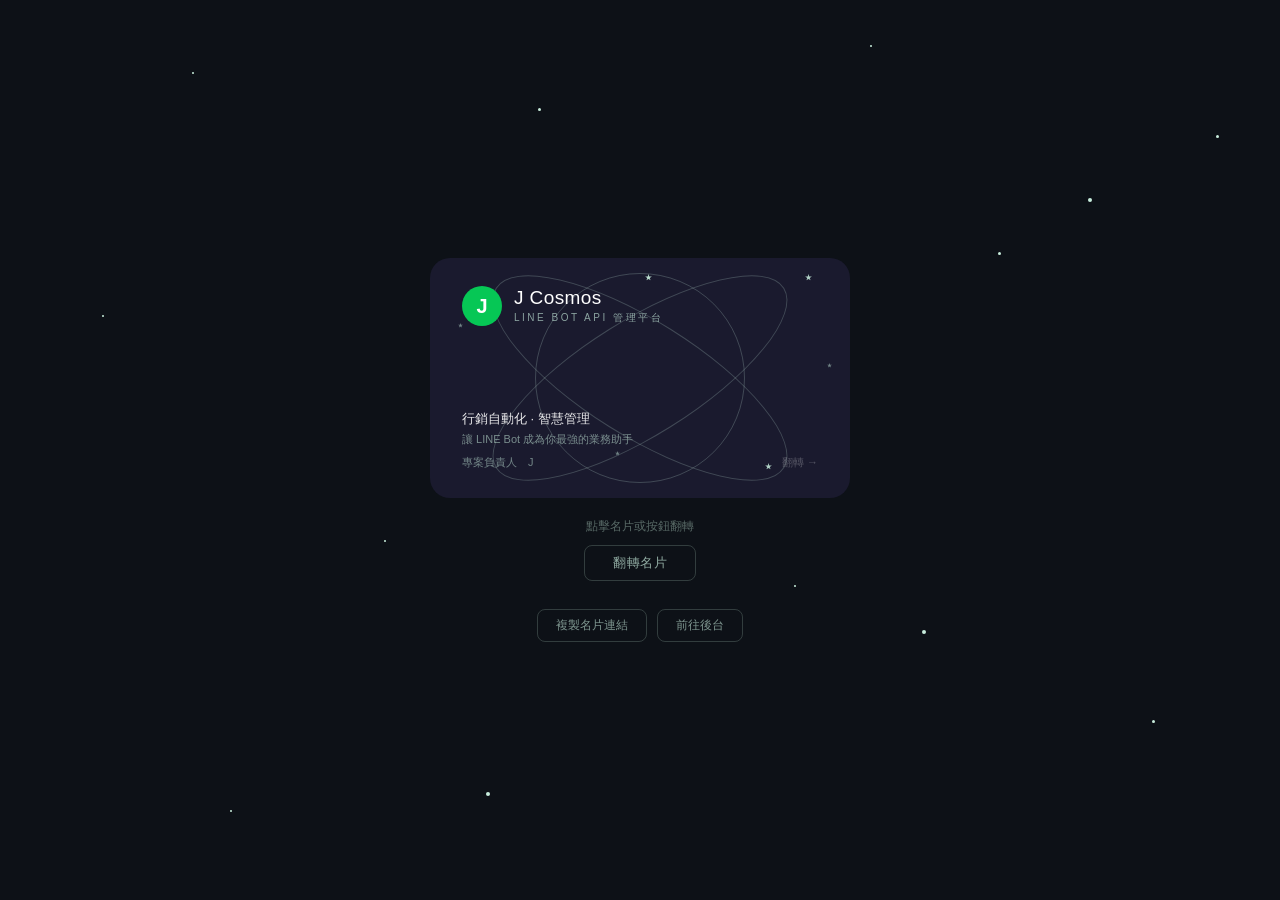
==== card.html @ aacba0f1 "Add files via upload" ====
<!DOCTYPE html>
<html lang="zh-TW">
<head>
<meta charset="UTF-8">
<meta name="viewport" content="width=device-width, initial-scale=1.0">
<title>J Cosmos — LINE Bot API 管理平台</title>
<link rel="icon" type="image/svg+xml" href="favicon.svg">
<style>
*,*::before,*::after{box-sizing:border-box;margin:0;padding:0}
html,body{height:100%;font-family:Arial,sans-serif}
body{background:#0d1117;display:flex;flex-direction:column;align-items:center;justify-content:center;min-height:100vh;padding:24px}

/* ── 星空背景 ── */
.starfield{position:fixed;inset:0;z-index:0;overflow:hidden;pointer-events:none}
.starfield span{position:absolute;border-radius:50%;background:#c8eedd;animation:twinkle var(--d) ease-in-out infinite alternate}
@keyframes twinkle{0%{opacity:.15}100%{opacity:.7}}

/* ── 場景 ── */
.scene{width:420px;max-width:100%;perspective:1200px;position:relative;z-index:1;cursor:pointer}
.card-inner{width:100%;aspect-ratio:420/240;position:relative;transform-style:preserve-3d;transition:transform .75s cubic-bezier(.4,0,.2,1)}
.scene.flipped .card-inner{transform:rotateY(180deg)}

.face{position:absolute;inset:0;border-radius:20px;backface-visibility:hidden;overflow:hidden}
.front{background:#1a1a2e}
.back{background:#111827;transform:rotateY(180deg)}

/* ── 正面裝飾 ── */
.orbit{position:absolute;border-radius:50%;border:1px solid rgba(200,237,221,.22)}
.orbit-a{width:340px;height:116px;top:62px;left:40px;transform:rotate(-32deg)}
.orbit-b{width:340px;height:116px;top:62px;left:40px;transform:rotate(32deg)}
.orbit-c{width:210px;height:210px;top:15px;left:105px}
.star-pt{position:absolute;clip-path:polygon(50% 0%,61% 35%,98% 35%,68% 57%,79% 91%,50% 70%,21% 91%,32% 57%,2% 35%,39% 35%);background:#c8eedd}

/* ── 正面內容 ── */
.front-inner{position:relative;z-index:2;padding:28px 32px;height:100%;display:flex;flex-direction:column;justify-content:space-between}
.logo-row{display:flex;align-items:center;gap:12px}
.logo-circle{width:40px;height:40px;background:#06C755;border-radius:50%;display:flex;align-items:center;justify-content:center;font-size:20px;font-weight:700;color:#fff;font-family:'Arial Black',Arial,sans-serif;flex-shrink:0}
.brand-title{font-size:19px;font-weight:500;color:#fff;letter-spacing:.4px}
.brand-sub{font-size:10px;color:rgba(200,237,221,.65);letter-spacing:2.5px;text-transform:uppercase;margin-top:2px}
.front-foot{display:flex;justify-content:space-between;align-items:flex-end}
.tagline-main{font-size:13px;color:rgba(255,255,255,.9)}
.tagline-desc{font-size:11px;color:rgba(200,237,221,.55);margin-top:4px}
.owner-tag{font-size:11px;color:rgba(200,237,221,.5);margin-top:8px}
.flip-cue{font-size:11px;color:rgba(255,255,255,.25)}

/* ── 背面裝飾圓 ── */
.bg-ring{position:absolute;border-radius:50%;border:1px solid rgba(200,237,221,.1)}
.bg-ring-a{width:290px;height:290px;top:-50px;right:-70px}
.bg-ring-b{width:170px;height:170px;bottom:-40px;left:-25px}

/* ── 背面內容 ── */
.back-inner{position:relative;z-index:2;padding:22px 28px;height:100%;display:flex;flex-direction:column;justify-content:space-between}
.feat-label{font-size:12px;font-weight:500;color:#fff;margin-bottom:8px}
.feat-grid{display:grid;grid-template-columns:repeat(3,1fr);gap:6px 10px}
.feat-item{display:flex;align-items:center;gap:5px;font-size:11px;color:rgba(255,255,255,.78)}
.feat-dot{width:4px;height:4px;border-radius:50%;background:#06C755;flex-shrink:0}
.back-foot{display:flex;justify-content:space-between;align-items:flex-end}
.contact-block .c-label{font-size:10px;color:rgba(200,237,221,.55)}
.contact-block .c-email{font-size:11.5px;color:#c8eedd;margin-top:2px}
.contact-block .c-owner{font-size:10px;color:rgba(200,237,221,.4);margin-top:2px}
.cta{background:#06C755;color:#fff;border:none;border-radius:8px;padding:8px 18px;font-size:12px;font-weight:500;cursor:pointer;letter-spacing:.3px;text-decoration:none;display:inline-block}
.cta:hover{background:#05b34c}

/* ── 控制列 ── */
.controls{margin-top:20px;display:flex;flex-direction:column;align-items:center;gap:10px;position:relative;z-index:1}
.hint-txt{font-size:12px;color:rgba(200,237,221,.4)}
.flip-btn{background:transparent;border:1px solid rgba(200,237,221,.2);border-radius:8px;padding:8px 28px;font-size:13px;color:rgba(200,237,221,.7);cursor:pointer;letter-spacing:.5px}
.flip-btn:hover{border-color:rgba(200,237,221,.5);color:#c8eedd}

/* ── 分享區 ── */
.share-row{margin-top:28px;display:flex;gap:10px;position:relative;z-index:1;flex-wrap:wrap;justify-content:center}
.share-btn{background:transparent;border:1px solid rgba(200,237,221,.2);border-radius:8px;padding:7px 18px;font-size:12px;color:rgba(200,237,221,.6);cursor:pointer}
.share-btn:hover{border-color:rgba(200,237,221,.5);color:#c8eedd}

@media(max-width:460px){
  .scene{width:100%}
  .feat-grid{grid-template-columns:repeat(2,1fr)}
}
@media(prefers-reduced-motion:reduce){
  .card-inner{transition:none}
  .starfield span{animation:none;opacity:.3}
}
</style>
</head>
<body>

<!-- 星空 -->
<div class="starfield" aria-hidden="true" id="sf"></div>

<!-- 名片 -->
<div class="scene" id="scene" onclick="this.classList.toggle('flipped')" role="button" aria-label="點擊翻轉名片">
  <div class="card-inner">

    <!-- 正面 -->
    <div class="face front">
      <div class="orbit orbit-a"></div>
      <div class="orbit orbit-b"></div>
      <div class="orbit orbit-c"></div>
      <!-- 星星 -->
      <div class="star-pt" style="width:7px;height:7px;top:16px;left:215px;opacity:.9"></div>
      <div class="star-pt" style="width:7px;height:7px;top:16px;right:38px;opacity:.85"></div>
      <div class="star-pt" style="width:5px;height:5px;top:65px;left:28px;opacity:.5"></div>
      <div class="star-pt" style="width:5px;height:5px;bottom:42px;left:185px;opacity:.5"></div>
      <div class="star-pt" style="width:7px;height:7px;bottom:28px;right:78px;opacity:.85"></div>
      <div class="star-pt" style="width:5px;height:5px;top:105px;right:18px;opacity:.5"></div>
      <div class="front-inner">
        <div class="logo-row">
          <div class="logo-circle">J</div>
          <div>
            <div class="brand-title">J Cosmos</div>
            <div class="brand-sub">LINE Bot API 管理平台</div>
          </div>
        </div>
        <div class="front-foot">
          <div>
            <div class="tagline-main">行銷自動化 · 智慧管理</div>
            <div class="tagline-desc">讓 LINE Bot 成為你最強的業務助手</div>
            <div class="owner-tag">專案負責人　J</div>
          </div>
          <div class="flip-cue">翻轉 →</div>
        </div>
      </div>
    </div>

    <!-- 背面 -->
    <div class="face back">
      <div class="bg-ring bg-ring-a"></div>
      <div class="bg-ring bg-ring-b"></div>
      <div class="back-inner">
        <div>
          <div class="feat-label">核心功能</div>
          <div class="feat-grid">
            <div class="feat-item"><span class="feat-dot"></span>自動回覆管理</div>
            <div class="feat-item"><span class="feat-dot"></span>受眾精準推播</div>
            <div class="feat-item"><span class="feat-dot"></span>圖文選單設計</div>
            <div class="feat-item"><span class="feat-dot"></span>小遊戲互動</div>
            <div class="feat-item"><span class="feat-dot"></span>推薦集點機制</div>
            <div class="feat-item"><span class="feat-dot"></span>數據儀表板</div>
            <div class="feat-item"><span class="feat-dot"></span>黑名單管理</div>
            <div class="feat-item"><span class="feat-dot"></span>資料匯出</div>
            <div class="feat-item"><span class="feat-dot"></span>系統管理後台</div>
          </div>
        </div>
        <div class="back-foot">
          <div class="contact-block">
            <div class="c-label">聯絡我們</div>
            <div class="c-email">superjcosmos@gmail.com</div>
            <div class="c-owner">專案負責人　J</div>
          </div>
          <a class="cta" href="https://superjcosmos.github.io/LINEBOTmain/" target="_blank" rel="noopener" onclick="event.stopPropagation()">立即體驗</a>
        </div>
      </div>
    </div>

  </div>
</div>

<div class="controls">
  <span class="hint-txt">點擊名片或按鈕翻轉</span>
  <button class="flip-btn" onclick="document.getElementById('scene').classList.toggle('flipped')">翻轉名片</button>
</div>

<div class="share-row">
  <button class="share-btn" onclick="copyLink()">複製名片連結</button>
  <a class="share-btn" href="https://superjcosmos.github.io/LINEBOTmain/" target="_blank" rel="noopener" style="text-decoration:none">前往後台</a>
</div>

<script>
(function(){
  var sf=document.getElementById('sf');
  var stars=[
    {s:2,t:8,l:15,d:2.8},{s:3,t:12,l:42,d:3.5},{s:2,t:5,l:68,d:2.1},
    {s:4,t:22,l:85,d:4.2},{s:2,t:35,l:8,d:3.1},{s:3,t:45,l:55,d:2.7},
    {s:2,t:60,l:30,d:3.8},{s:4,t:70,l:72,d:2.4},{s:3,t:80,l:90,d:3.3},
    {s:2,t:90,l:18,d:4.5},{s:3,t:15,l:95,d:2.9},{s:2,t:50,l:48,d:3.6},
    {s:3,t:28,l:78,d:2.3},{s:2,t:65,l:62,d:4.1},{s:4,t:88,l:38,d:3.0}
  ];
  stars.forEach(function(s){
    var el=document.createElement('span');
    el.style.cssText='width:'+s.s+'px;height:'+s.s+'px;top:'+s.t+'%;left:'+s.l+'%;--d:'+s.d+'s';
    sf.appendChild(el);
  });
})();

function copyLink(){
  var url=window.location.href;
  if(navigator.clipboard){
    navigator.clipboard.writeText(url).then(function(){alert('連結已複製！');});
  } else {
    var ta=document.createElement('textarea');
    ta.value=url;document.body.appendChild(ta);ta.select();
    document.execCommand('copy');document.body.removeChild(ta);
    alert('連結已複製！');
  }
}
</script>
</body>
</html>
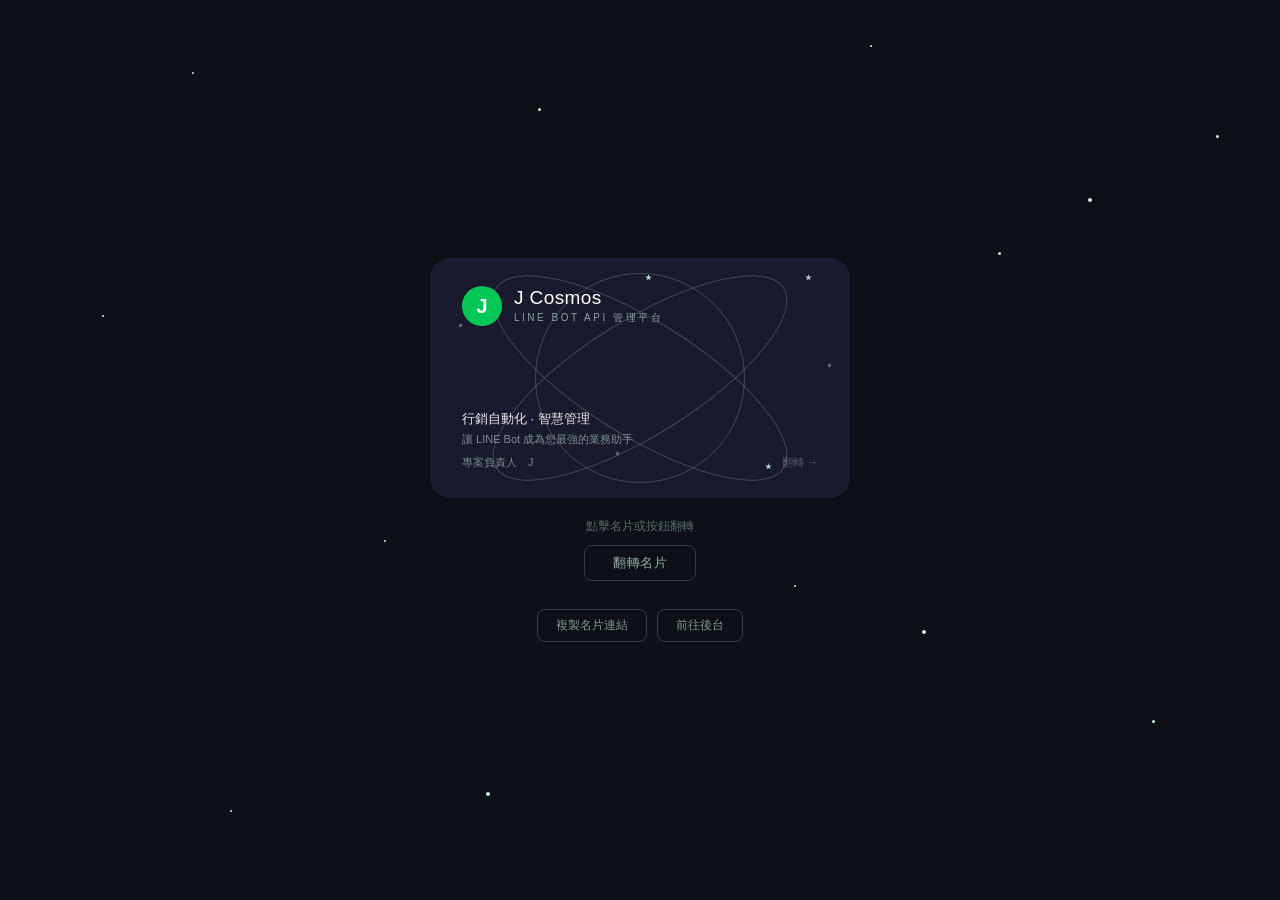
==== commit 56792e76: "Update card.html" ====
--- a/card.html
+++ b/card.html
@@ -114,7 +114,7 @@
         <div class="front-foot">
           <div>
             <div class="tagline-main">行銷自動化 · 智慧管理</div>
-            <div class="tagline-desc">讓 LINE Bot 成為你最強的業務助手</div>
+            <div class="tagline-desc">讓 LINE Bot 成為您最強的業務助手</div>
             <div class="owner-tag">專案負責人　J</div>
           </div>
           <div class="flip-cue">翻轉 →</div>
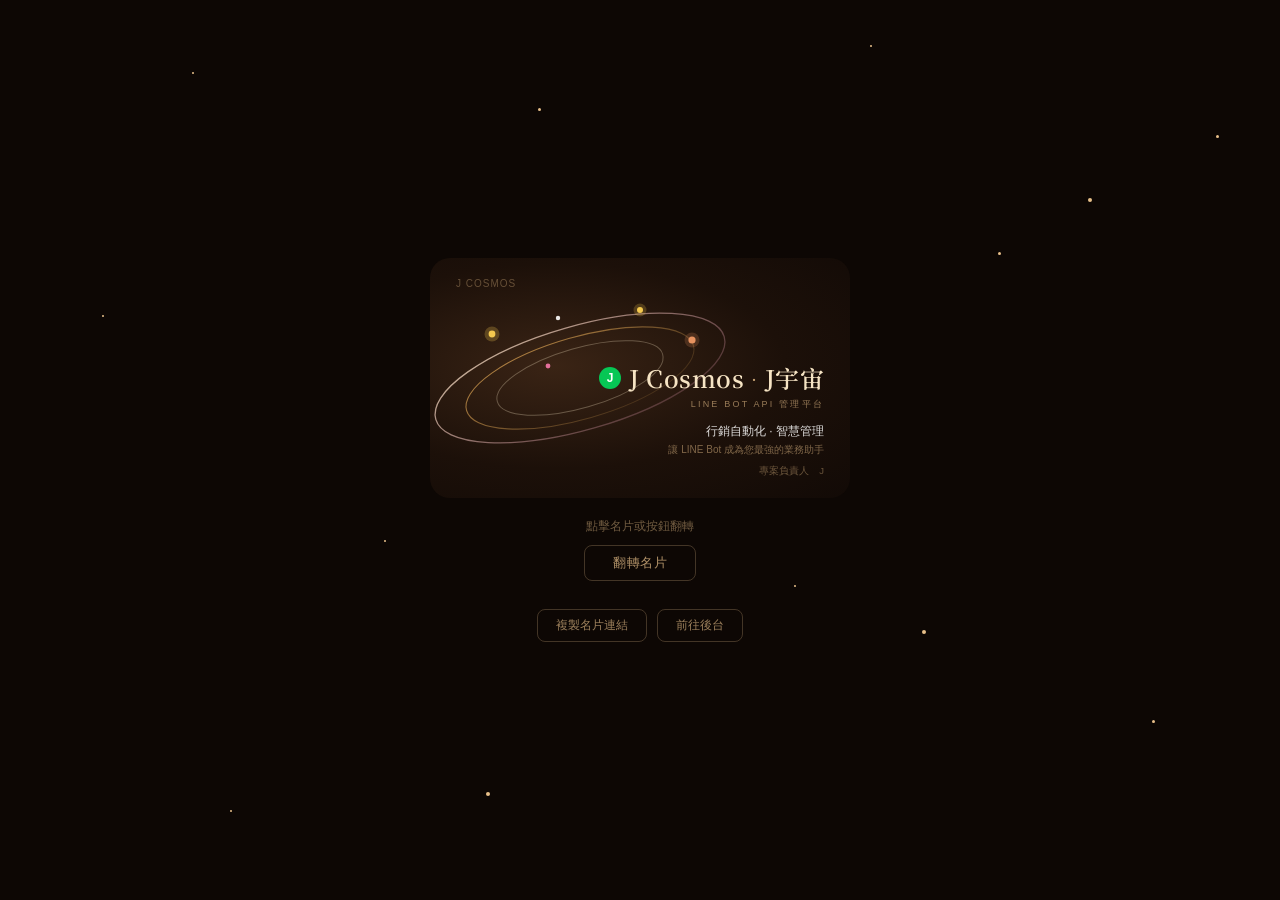
==== commit eab5170a: "Add files via upload" ====
--- a/card.html
+++ b/card.html
@@ -4,73 +4,74 @@
 <meta charset="UTF-8">
 <meta name="viewport" content="width=device-width, initial-scale=1.0">
 <title>J Cosmos — LINE Bot API 管理平台</title>
+<link rel="preconnect" href="https://fonts.googleapis.com">
+<link rel="preconnect" href="https://fonts.gstatic.com" crossorigin>
+<link href="https://fonts.googleapis.com/css2?family=Noto+Serif+TC:wght@600;700&display=swap" rel="stylesheet">
 <link rel="icon" type="image/svg+xml" href="favicon.svg">
 <style>
 *,*::before,*::after{box-sizing:border-box;margin:0;padding:0}
 html,body{height:100%;font-family:Arial,sans-serif}
-body{background:#0d1117;display:flex;flex-direction:column;align-items:center;justify-content:center;min-height:100vh;padding:24px}
-
-/* ── 星空背景 ── */
+body{background:#0d0704;display:flex;flex-direction:column;align-items:center;justify-content:center;min-height:100vh;padding:24px}
+
 .starfield{position:fixed;inset:0;z-index:0;overflow:hidden;pointer-events:none}
-.starfield span{position:absolute;border-radius:50%;background:#c8eedd;animation:twinkle var(--d) ease-in-out infinite alternate}
+.starfield span{position:absolute;border-radius:50%;background:#e8c08a;animation:twinkle var(--d) ease-in-out infinite alternate}
 @keyframes twinkle{0%{opacity:.15}100%{opacity:.7}}
 
-/* ── 場景 ── */
 .scene{width:420px;max-width:100%;perspective:1200px;position:relative;z-index:1;cursor:pointer}
 .card-inner{width:100%;aspect-ratio:420/240;position:relative;transform-style:preserve-3d;transition:transform .75s cubic-bezier(.4,0,.2,1)}
 .scene.flipped .card-inner{transform:rotateY(180deg)}
 
 .face{position:absolute;inset:0;border-radius:20px;backface-visibility:hidden;overflow:hidden}
-.front{background:#1a1a2e}
-.back{background:#111827;transform:rotateY(180deg)}
-
-/* ── 正面裝飾 ── */
-.orbit{position:absolute;border-radius:50%;border:1px solid rgba(200,237,221,.22)}
-.orbit-a{width:340px;height:116px;top:62px;left:40px;transform:rotate(-32deg)}
-.orbit-b{width:340px;height:116px;top:62px;left:40px;transform:rotate(32deg)}
-.orbit-c{width:210px;height:210px;top:15px;left:105px}
-.star-pt{position:absolute;clip-path:polygon(50% 0%,61% 35%,98% 35%,68% 57%,79% 91%,50% 70%,21% 91%,32% 57%,2% 35%,39% 35%);background:#c8eedd}
-
-/* ── 正面內容 ── */
-.front-inner{position:relative;z-index:2;padding:28px 32px;height:100%;display:flex;flex-direction:column;justify-content:space-between}
-.logo-row{display:flex;align-items:center;gap:12px}
-.logo-circle{width:40px;height:40px;background:#06C755;border-radius:50%;display:flex;align-items:center;justify-content:center;font-size:20px;font-weight:700;color:#fff;font-family:'Arial Black',Arial,sans-serif;flex-shrink:0}
-.brand-title{font-size:19px;font-weight:500;color:#fff;letter-spacing:.4px}
-.brand-sub{font-size:10px;color:rgba(200,237,221,.65);letter-spacing:2.5px;text-transform:uppercase;margin-top:2px}
-.front-foot{display:flex;justify-content:space-between;align-items:flex-end}
-.tagline-main{font-size:13px;color:rgba(255,255,255,.9)}
-.tagline-desc{font-size:11px;color:rgba(200,237,221,.55);margin-top:4px}
-.owner-tag{font-size:11px;color:rgba(200,237,221,.5);margin-top:8px}
-.flip-cue{font-size:11px;color:rgba(255,255,255,.25)}
+.scene .front{pointer-events:auto}
+.scene .back{pointer-events:none}
+.scene.flipped .front{pointer-events:none}
+.scene.flipped .back{pointer-events:auto}
+.front{background:radial-gradient(ellipse at 30% 45%, #3a2415 0%, #1c1009 55%, #120a06 100%)}
+.back{background:radial-gradient(ellipse at 35% 70%, #341f10 0%, #180f08 60%, #100905 100%);transform:rotateY(180deg)}
+
+/* ── 正面：軌道 + 行星 SVG ── */
+.orbit-svg{position:absolute;inset:0;z-index:1}
+
+/* ── 正面文字：置右下 ── */
+.front-inner{position:relative;z-index:2;padding:20px 26px;height:100%;display:flex;flex-direction:column;justify-content:space-between}
+.corner-hint{font-size:10px;color:rgba(232,192,138,.35);letter-spacing:1px}
+.brand-block{align-self:flex-end;text-align:right;max-width:340px}
+.brand-row{display:flex;align-items:center;justify-content:flex-end;gap:8px}
+.logo-circle{width:22px;height:22px;background:#06C755;border-radius:50%;display:flex;align-items:center;justify-content:center;font-size:12px;font-weight:700;color:#fff;font-family:Arial,sans-serif;flex-shrink:0}
+.brand-title{font-family:Georgia,'Noto Serif TC','Noto Serif CJK TC',serif;font-size:24px;font-weight:600;color:#f6e4c4;letter-spacing:.5px}
+.brand-title .dot{font-size:16px;color:#e8c08a;vertical-align:2px;margin:0 2px;opacity:.85}
+.brand-sub{font-size:9px;color:rgba(232,192,138,.6);letter-spacing:2.2px;text-transform:uppercase;margin-top:3px}
+.tagline-main{font-size:12px;color:rgba(255,255,255,.85);margin-top:12px}
+.tagline-desc{font-size:10px;color:rgba(232,192,138,.5);margin-top:3px}
+.owner-tag{font-size:9.5px;color:rgba(232,192,138,.4);margin-top:8px}
 
 /* ── 背面裝飾圓 ── */
-.bg-ring{position:absolute;border-radius:50%;border:1px solid rgba(200,237,221,.1)}
+.bg-ring{position:absolute;border-radius:50%;border:1px solid rgba(232,192,138,.14)}
 .bg-ring-a{width:290px;height:290px;top:-50px;right:-70px}
 .bg-ring-b{width:170px;height:170px;bottom:-40px;left:-25px}
 
-/* ── 背面內容 ── */
 .back-inner{position:relative;z-index:2;padding:22px 28px;height:100%;display:flex;flex-direction:column;justify-content:space-between}
 .feat-label{font-size:12px;font-weight:500;color:#fff;margin-bottom:8px}
 .feat-grid{display:grid;grid-template-columns:repeat(3,1fr);gap:6px 10px}
 .feat-item{display:flex;align-items:center;gap:5px;font-size:11px;color:rgba(255,255,255,.78)}
 .feat-dot{width:4px;height:4px;border-radius:50%;background:#06C755;flex-shrink:0}
 .back-foot{display:flex;justify-content:space-between;align-items:flex-end}
-.contact-block .c-label{font-size:10px;color:rgba(200,237,221,.55)}
-.contact-block .c-email{font-size:11.5px;color:#c8eedd;margin-top:2px}
-.contact-block .c-owner{font-size:10px;color:rgba(200,237,221,.4);margin-top:2px}
+.contact-block .c-label{font-size:10px;color:rgba(232,192,138,.6)}
+.contact-block .c-email{font-size:11.5px;color:#f0d9ae;margin-top:2px}
+.contact-block .c-owner{font-size:10px;color:rgba(232,192,138,.45);margin-top:2px}
+.contact-block .c-line{font-size:11.5px;color:#06C755;margin-top:2px;text-decoration:none;display:block;font-weight:600}
+.contact-block .c-line:hover{text-decoration:underline}
 .cta{background:#06C755;color:#fff;border:none;border-radius:8px;padding:8px 18px;font-size:12px;font-weight:500;cursor:pointer;letter-spacing:.3px;text-decoration:none;display:inline-block}
 .cta:hover{background:#05b34c}
 
-/* ── 控制列 ── */
 .controls{margin-top:20px;display:flex;flex-direction:column;align-items:center;gap:10px;position:relative;z-index:1}
-.hint-txt{font-size:12px;color:rgba(200,237,221,.4)}
-.flip-btn{background:transparent;border:1px solid rgba(200,237,221,.2);border-radius:8px;padding:8px 28px;font-size:13px;color:rgba(200,237,221,.7);cursor:pointer;letter-spacing:.5px}
-.flip-btn:hover{border-color:rgba(200,237,221,.5);color:#c8eedd}
-
-/* ── 分享區 ── */
+.hint-txt{font-size:12px;color:rgba(232,192,138,.45)}
+.flip-btn{background:transparent;border:1px solid rgba(232,192,138,.25);border-radius:8px;padding:8px 28px;font-size:13px;color:rgba(232,192,138,.75);cursor:pointer;letter-spacing:.5px}
+.flip-btn:hover{border-color:rgba(232,192,138,.55);color:#f0d9ae}
+
 .share-row{margin-top:28px;display:flex;gap:10px;position:relative;z-index:1;flex-wrap:wrap;justify-content:center}
-.share-btn{background:transparent;border:1px solid rgba(200,237,221,.2);border-radius:8px;padding:7px 18px;font-size:12px;color:rgba(200,237,221,.6);cursor:pointer}
-.share-btn:hover{border-color:rgba(200,237,221,.5);color:#c8eedd}
+.share-btn{background:transparent;border:1px solid rgba(232,192,138,.25);border-radius:8px;padding:7px 18px;font-size:12px;color:rgba(232,192,138,.65);cursor:pointer}
+.share-btn:hover{border-color:rgba(232,192,138,.55);color:#f0d9ae}
 
 @media(max-width:460px){
   .scene{width:100%}
@@ -84,45 +85,53 @@
 </head>
 <body>
 
-<!-- 星空 -->
 <div class="starfield" aria-hidden="true" id="sf"></div>
 
-<!-- 名片 -->
 <div class="scene" id="scene" onclick="this.classList.toggle('flipped')" role="button" aria-label="點擊翻轉名片">
   <div class="card-inner">
 
-    <!-- 正面 -->
     <div class="face front">
-      <div class="orbit orbit-a"></div>
-      <div class="orbit orbit-b"></div>
-      <div class="orbit orbit-c"></div>
-      <!-- 星星 -->
-      <div class="star-pt" style="width:7px;height:7px;top:16px;left:215px;opacity:.9"></div>
-      <div class="star-pt" style="width:7px;height:7px;top:16px;right:38px;opacity:.85"></div>
-      <div class="star-pt" style="width:5px;height:5px;top:65px;left:28px;opacity:.5"></div>
-      <div class="star-pt" style="width:5px;height:5px;bottom:42px;left:185px;opacity:.5"></div>
-      <div class="star-pt" style="width:7px;height:7px;bottom:28px;right:78px;opacity:.85"></div>
-      <div class="star-pt" style="width:5px;height:5px;top:105px;right:18px;opacity:.5"></div>
+      <svg class="orbit-svg" viewBox="0 0 420 240" xmlns="http://www.w3.org/2000/svg">
+        <defs>
+          <linearGradient id="ringA" x1="0%" y1="0%" x2="100%" y2="100%">
+            <stop offset="0%" stop-color="#f6e4c4" stop-opacity="0.85"/>
+            <stop offset="100%" stop-color="#e28fae" stop-opacity="0.15"/>
+          </linearGradient>
+          <linearGradient id="ringB" x1="0%" y1="0%" x2="100%" y2="100%">
+            <stop offset="0%" stop-color="#e0a755" stop-opacity="0.8"/>
+            <stop offset="100%" stop-color="#e0a755" stop-opacity="0.05"/>
+          </linearGradient>
+        </defs>
+        <g transform="translate(150,120) rotate(-16)">
+          <ellipse cx="0" cy="0" rx="150" ry="52" fill="none" stroke="url(#ringA)" stroke-width="1.3"/>
+          <ellipse cx="0" cy="0" rx="118" ry="41" fill="none" stroke="url(#ringB)" stroke-width="1.1"/>
+          <ellipse cx="0" cy="0" rx="86" ry="30" fill="none" stroke="rgba(246,228,196,0.3)" stroke-width="1"/>
+        </g>
+        <circle cx="62" cy="76" r="3.4" fill="#f4c94f"/>
+        <circle cx="62" cy="76" r="7.5" fill="#f4c94f" opacity="0.25"/>
+        <circle cx="128" cy="60" r="2.2" fill="#fff" opacity="0.9"/>
+        <circle cx="210" cy="52" r="3" fill="#f4c94f"/>
+        <circle cx="210" cy="52" r="6.5" fill="#f4c94f" opacity="0.22"/>
+        <circle cx="262" cy="82" r="3.6" fill="#e8935f"/>
+        <circle cx="262" cy="82" r="7.5" fill="#e8935f" opacity="0.2"/>
+        <circle cx="118" cy="108" r="2.4" fill="#e26f9a"/>
+      </svg>
+
       <div class="front-inner">
-        <div class="logo-row">
-          <div class="logo-circle">J</div>
-          <div>
-            <div class="brand-title">J Cosmos</div>
-            <div class="brand-sub">LINE Bot API 管理平台</div>
+        <div class="corner-hint">J COSMOS</div>
+        <div class="brand-block">
+          <div class="brand-row">
+            <div class="logo-circle">J</div>
+            <div class="brand-title">J Cosmos<span class="dot">‧</span>J宇宙</div>
           </div>
-        </div>
-        <div class="front-foot">
-          <div>
-            <div class="tagline-main">行銷自動化 · 智慧管理</div>
-            <div class="tagline-desc">讓 LINE Bot 成為您最強的業務助手</div>
-            <div class="owner-tag">專案負責人　J</div>
-          </div>
-          <div class="flip-cue">翻轉 →</div>
+          <div class="brand-sub">LINE BOT API 管理平台</div>
+          <div class="tagline-main">行銷自動化 · 智慧管理</div>
+          <div class="tagline-desc">讓 LINE Bot 成為您最強的業務助手</div>
+          <div class="owner-tag">專案負責人　J</div>
         </div>
       </div>
     </div>
 
-    <!-- 背面 -->
     <div class="face back">
       <div class="bg-ring bg-ring-a"></div>
       <div class="bg-ring bg-ring-b"></div>
@@ -145,6 +154,7 @@
           <div class="contact-block">
             <div class="c-label">聯絡我們</div>
             <div class="c-email">superjcosmos@gmail.com</div>
+            <a class="c-line" href="https://line.me/R/ti/p/@567zuvof" target="_blank" rel="noopener" onclick="event.stopPropagation()">LINE：@567zuvof</a>
             <div class="c-owner">專案負責人　J</div>
           </div>
           <a class="cta" href="https://superjcosmos.github.io/LINEBOTmain/" target="_blank" rel="noopener" onclick="event.stopPropagation()">立即體驗</a>
